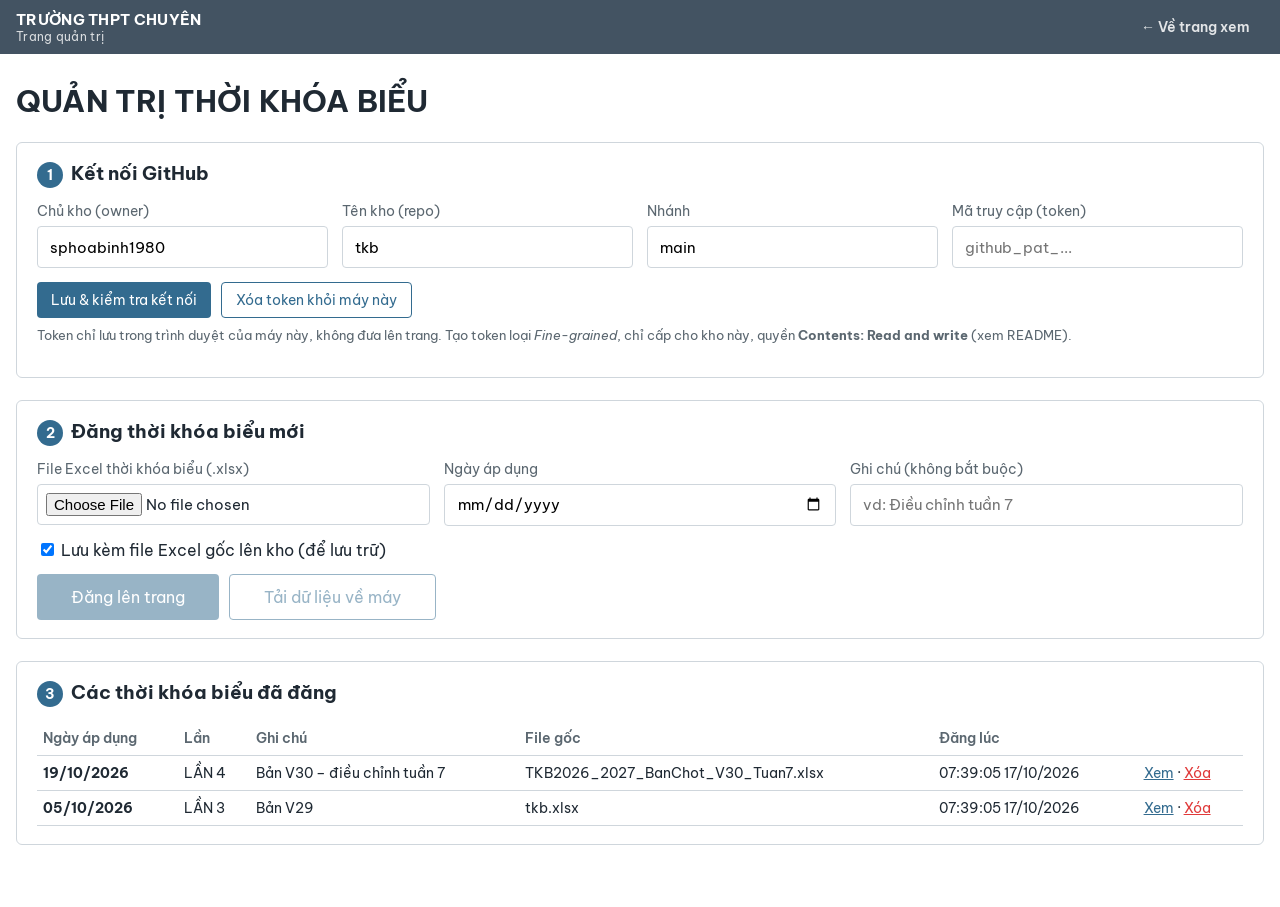
==== admin.html @ 634d01bf "Trang thời khóa biểu: xem theo GV/lớp, quản trị upload Excel Co-Authored-By: Claude Opus 5.5 <norepl" ====
<!doctype html>
<html lang="vi">
<head>
<meta charset="utf-8">
<meta name="viewport" content="width=device-width, initial-scale=1">
<meta name="robots" content="noindex">
<title>Quản trị thời khóa biểu</title>
<link rel="stylesheet" href="https://fonts.googleapis.com/css2?family=Be+Vietnam+Pro:wght@400;600;700;800&display=swap">
<link rel="stylesheet" href="assets/style.css">
<style>
  .card { border: 1px solid var(--border); border-radius: 6px; padding: 18px 20px; margin-bottom: 22px; background: #fff; }
  .card h2 { margin: 0 0 14px; font-size: 19px; }
  .card h2 .n { display: inline-block; width: 26px; height: 26px; border-radius: 50%; background: var(--btn); color: #fff; text-align: center; line-height: 26px; font-size: 14px; margin-right: 8px; }
  .grid { display: grid; grid-template-columns: repeat(auto-fit, minmax(210px, 1fr)); gap: 14px; }
  .f label { display: block; font-size: 14px; color: var(--muted); margin-bottom: 6px; }
  .f input, .f select { width: 100%; height: 42px; padding: 0 12px; font: inherit; font-size: 15px; border: 1px solid var(--border); border-radius: 4px; }
  .f input[type=file] { padding: 8px; height: auto; }
  .row { display: flex; gap: 10px; flex-wrap: wrap; align-items: center; margin-top: 14px; }
  .btn.sm { height: 36px; padding: 0 14px; font-size: 14px; }
  .hint { font-size: 13px; color: var(--muted); margin-top: 8px; line-height: 1.5; }
  table.list { border-collapse: collapse; width: 100%; font-size: 14px; }
  table.list th, table.list td { border-bottom: 1px solid var(--border); padding: 8px 6px; text-align: left; }
  table.list th { color: var(--muted); font-weight: 600; }
  .sum { display: grid; grid-template-columns: repeat(auto-fit, minmax(150px, 1fr)); gap: 10px; margin: 14px 0; }
  .sum div { background: var(--panel); padding: 10px 12px; border-radius: 4px; font-size: 13px; color: var(--muted); }
  .sum b { display: block; font-size: 20px; color: var(--ink); }
  #log { font-size: 14px; }
  #log div { padding: 3px 0; }
  .ok { color: #1e6b35; } .bad { color: var(--accent); }
  #pv table.tkb { min-width: 640px; }
  #pv table.tkb tbody td { height: 46px; }
  #pv td.buoi { font-size: 16px; }
</style>
</head>
<body>
<header class="topbar"><div class="in">
  <div class="brand"><span id="school">THỜI KHÓA BIỂU</span><small>Trang quản trị</small></div>
  <nav class="tabs"><a href="./">← Về trang xem</a></nav>
</div></header>

<main>
  <h1>QUẢN TRỊ THỜI KHÓA BIỂU</h1>

  <section class="card">
    <h2><span class="n">1</span>Kết nối GitHub</h2>
    <div class="grid">
      <div class="f"><label>Chủ kho (owner)</label><input id="owner" placeholder="vd: thaygiao-tin"></div>
      <div class="f"><label>Tên kho (repo)</label><input id="repo" placeholder="vd: tkb"></div>
      <div class="f"><label>Nhánh</label><input id="branch" value="main"></div>
      <div class="f"><label>Mã truy cập (token)</label><input id="token" type="password" placeholder="github_pat_..." autocomplete="off"></div>
    </div>
    <div class="row">
      <button class="btn sm" id="save">Lưu &amp; kiểm tra kết nối</button>
      <button class="btn sm ghost" id="forget">Xóa token khỏi máy này</button>
      <span id="conn"></span>
    </div>
    <p class="hint">Token chỉ lưu trong trình duyệt của máy này, không đưa lên trang. Tạo token loại <i>Fine-grained</i>, chỉ cấp cho kho này, quyền <b>Contents: Read and write</b> (xem README).</p>
  </section>

  <section class="card">
    <h2><span class="n">2</span>Đăng thời khóa biểu mới</h2>
    <div class="grid">
      <div class="f"><label>File Excel thời khóa biểu (.xlsx)</label><input id="file" type="file" accept=".xlsx,.xlsm,.xls"></div>
      <div class="f"><label>Ngày áp dụng</label><input id="ngay" type="date"></div>
      <div class="f"><label>Ghi chú (không bắt buộc)</label><input id="note" placeholder="vd: Điều chỉnh tuần 7"></div>
    </div>
    <div class="row"><label><input type="checkbox" id="keep" checked> Lưu kèm file Excel gốc lên kho (để lưu trữ)</label></div>
    <div id="parsed"></div>
    <div class="row">
      <button class="btn" id="publish" disabled>Đăng lên trang</button>
      <button class="btn ghost" id="dl" disabled title="Không dùng token: tải file về rồi tự tải lên GitHub">Tải dữ liệu về máy</button>
    </div>
    <div id="log"></div>
  </section>

  <section class="card">
    <h2><span class="n">3</span>Các thời khóa biểu đã đăng</h2>
    <div id="versions">Đang tải…</div>
  </section>
</main>

<script src="assets/config.js"></script>
<script src="assets/parser.js"></script>
<script src="assets/vendor/xlsx.full.min.js"></script>
<script src="assets/admin.js"></script>
</body>
</html>
---- assets/style.css ----
:root {
  --ink: #1f2933;
  --muted: #5b6770;
  --line: #3f5468;
  --head: #435362;
  --head-ink: #ffffff;
  --buoi: #c6e7fa;
  --pm: #dfe2e6;
  --accent: #e03a3a;
  --btn: #336b8f;
  --btn-h: #285773;
  --bg: #ffffff;
  --panel: #f4f6f8;
  --border: #cfd6dc;
}
* { box-sizing: border-box; }
html, body { margin: 0; background: var(--bg); color: var(--ink);
  font-family: "Be Vietnam Pro", "Segoe UI", Roboto, Arial, sans-serif; }
a { color: var(--btn); }

.topbar { background: var(--head); color: #fff; }
.topbar .in { max-width: 1320px; margin: 0 auto; padding: 10px 16px; display: flex; align-items: center; gap: 16px; flex-wrap: wrap; }
.brand { font-weight: 700; letter-spacing: .3px; font-size: 15px; }
.brand small { display: block; font-weight: 400; opacity: .8; font-size: 12px; }
.tabs { display: flex; gap: 4px; margin-left: auto; }
.tabs a { color: #fff; text-decoration: none; padding: 8px 14px; border-radius: 4px; font-size: 14px; font-weight: 600; opacity: .85; }
.tabs a:hover { background: rgba(255,255,255,.12); opacity: 1; }
.tabs a.on { background: #fff; color: var(--head); opacity: 1; }

main { max-width: 1320px; margin: 0 auto; padding: 22px 16px 40px; }
h1 { font-size: 30px; font-weight: 700; margin: 6px 0 22px; letter-spacing: .2px; }

.filters { display: grid; grid-template-columns: minmax(200px, 320px) minmax(220px, 320px) 1fr; gap: 14px 100px; align-items: end; margin-bottom: 30px; }
.filters label { display: block; font-size: 17px; margin-bottom: 10px; }
.filters select { width: 100%; height: 46px; padding: 0 14px; font: inherit; font-size: 16px; color: #333;
  border: 1px solid var(--border); border-radius: 4px; background: #fff; }
.filters .go { justify-self: end; }
.btn { background: var(--btn); color: #fff; border: 0; border-radius: 4px; height: 46px; padding: 0 34px;
  font: inherit; font-size: 16px; cursor: pointer; }
.btn:hover { background: var(--btn-h); }
.btn.ghost { background: #fff; color: var(--btn); border: 1px solid var(--btn); }
.btn.ghost:hover { background: #eef5fa; }
.btn:disabled { opacity: .5; cursor: default; }

.tablewrap { overflow-x: auto; -webkit-overflow-scrolling: touch; }
table.tkb { border-collapse: collapse; width: 100%; min-width: 760px; table-layout: fixed; }
table.tkb th, table.tkb td { border: 1px solid var(--line); text-align: center; vertical-align: middle; }
table.tkb thead th { background: var(--head); color: var(--head-ink); font-weight: 700; height: 58px; font-size: 16px; }
table.tkb col.c-buoi { width: 13%; }
table.tkb col.c-tiet { width: 8.5%; }
td.buoi { background: var(--buoi); font-weight: 800; font-size: 22px; letter-spacing: 1px; }
td.buoi span { writing-mode: vertical-rl; transform: rotate(180deg); display: inline-block; }
td.tiet { font-weight: 700; font-size: 16px; }
table.tkb tbody td { height: 60px; padding: 4px; }
tr.pm td:not(.buoi) { background: var(--pm); }
.sub { font-weight: 700; font-size: 16px; line-height: 1.25; }
.who { color: var(--accent); font-size: 12.5px; line-height: 1.3; margin-top: 2px; }
.multi + .multi { border-top: 1px dashed #b9c2ca; margin-top: 3px; padding-top: 3px; }

.info { display: flex; flex-wrap: wrap; gap: 8px 22px; margin: 14px 0 0; color: var(--muted); font-size: 14px; }
.info b { color: var(--ink); }
.msg { padding: 14px 16px; background: var(--panel); border-left: 4px solid var(--btn); margin: 10px 0; font-size: 15px; }
.msg.warn { border-color: #d48a00; background: #fff8ea; }
.msg.err { border-color: var(--accent); background: #fff0f0; }
.badge { display: inline-block; font-size: 12px; padding: 2px 8px; border-radius: 10px; background: #e6f4ea; color: #1e6b35; margin-left: 6px; }
.badge.future { background: #fff4d6; color: #8a5a00; }
.foot { color: var(--muted); font-size: 12.5px; margin-top: 26px; }
.toolbar { display: flex; gap: 10px; justify-content: flex-end; margin-top: 14px; }

@media (max-width: 860px) {
  .filters { grid-template-columns: 1fr; gap: 14px; }
  .filters .go { justify-self: stretch; }
  .filters .go .btn { width: 100%; }
  h1 { font-size: 22px; }
  .tabs { margin-left: 0; }
}
@media print {
  .topbar, .filters, .toolbar, .foot, .noprint { display: none !important; }
  main { padding: 0; max-width: none; }
  h1 { font-size: 20px; margin: 0 0 6px; }
  table.tkb { min-width: 0; }
  table.tkb tbody td { height: 44px; }
  * { -webkit-print-color-adjust: exact; print-color-adjust: exact; }
  @page { size: A4 landscape; margin: 10mm; }
}
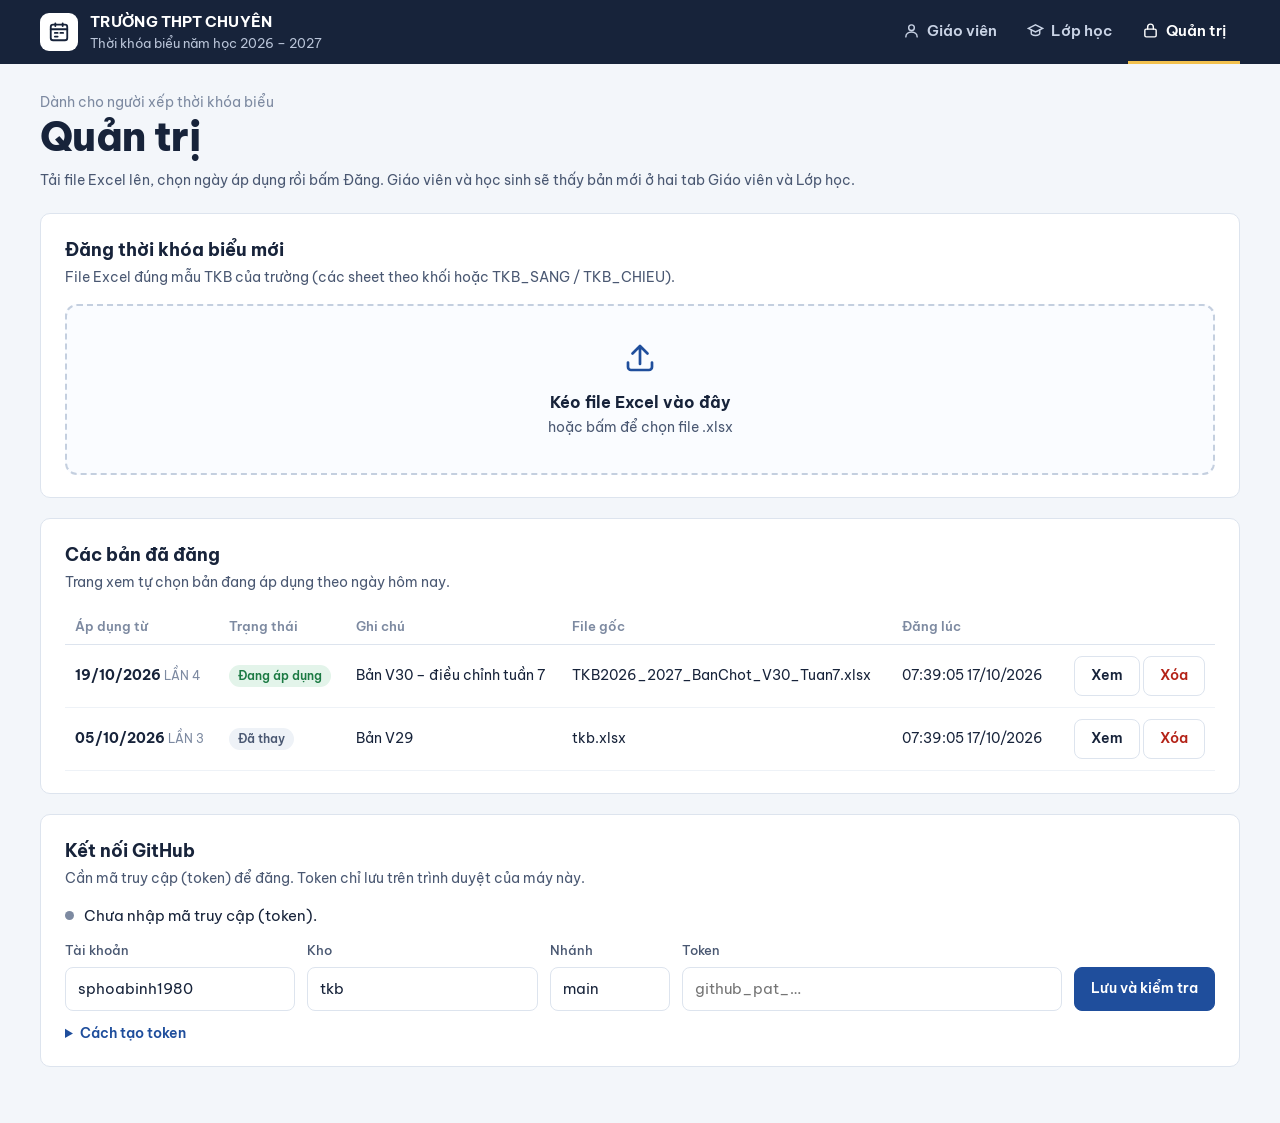
==== commit 53c14351: "Giao diện mới: màu theo môn, gộp tiết, tìm không dấu, bản điện thoại; đưa Quản trị vào cùng trang Co" ====
--- a/admin.html
+++ b/admin.html
@@ -2,86 +2,9 @@
 <html lang="vi">
 <head>
 <meta charset="utf-8">
-<meta name="viewport" content="width=device-width, initial-scale=1">
-<meta name="robots" content="noindex">
 <title>Quản trị thời khóa biểu</title>
-<link rel="stylesheet" href="https://fonts.googleapis.com/css2?family=Be+Vietnam+Pro:wght@400;600;700;800&display=swap">
-<link rel="stylesheet" href="assets/style.css">
-<style>
-  .card { border: 1px solid var(--border); border-radius: 6px; padding: 18px 20px; margin-bottom: 22px; background: #fff; }
-  .card h2 { margin: 0 0 14px; font-size: 19px; }
-  .card h2 .n { display: inline-block; width: 26px; height: 26px; border-radius: 50%; background: var(--btn); color: #fff; text-align: center; line-height: 26px; font-size: 14px; margin-right: 8px; }
-  .grid { display: grid; grid-template-columns: repeat(auto-fit, minmax(210px, 1fr)); gap: 14px; }
-  .f label { display: block; font-size: 14px; color: var(--muted); margin-bottom: 6px; }
-  .f input, .f select { width: 100%; height: 42px; padding: 0 12px; font: inherit; font-size: 15px; border: 1px solid var(--border); border-radius: 4px; }
-  .f input[type=file] { padding: 8px; height: auto; }
-  .row { display: flex; gap: 10px; flex-wrap: wrap; align-items: center; margin-top: 14px; }
-  .btn.sm { height: 36px; padding: 0 14px; font-size: 14px; }
-  .hint { font-size: 13px; color: var(--muted); margin-top: 8px; line-height: 1.5; }
-  table.list { border-collapse: collapse; width: 100%; font-size: 14px; }
-  table.list th, table.list td { border-bottom: 1px solid var(--border); padding: 8px 6px; text-align: left; }
-  table.list th { color: var(--muted); font-weight: 600; }
-  .sum { display: grid; grid-template-columns: repeat(auto-fit, minmax(150px, 1fr)); gap: 10px; margin: 14px 0; }
-  .sum div { background: var(--panel); padding: 10px 12px; border-radius: 4px; font-size: 13px; color: var(--muted); }
-  .sum b { display: block; font-size: 20px; color: var(--ink); }
-  #log { font-size: 14px; }
-  #log div { padding: 3px 0; }
-  .ok { color: #1e6b35; } .bad { color: var(--accent); }
-  #pv table.tkb { min-width: 640px; }
-  #pv table.tkb tbody td { height: 46px; }
-  #pv td.buoi { font-size: 16px; }
-</style>
+<meta http-equiv="refresh" content="0; url=./?xem=quantri">
+<script>location.replace('./?xem=quantri');</script>
 </head>
-<body>
-<header class="topbar"><div class="in">
-  <div class="brand"><span id="school">THỜI KHÓA BIỂU</span><small>Trang quản trị</small></div>
-  <nav class="tabs"><a href="./">← Về trang xem</a></nav>
-</div></header>
-
-<main>
-  <h1>QUẢN TRỊ THỜI KHÓA BIỂU</h1>
-
-  <section class="card">
-    <h2><span class="n">1</span>Kết nối GitHub</h2>
-    <div class="grid">
-      <div class="f"><label>Chủ kho (owner)</label><input id="owner" placeholder="vd: thaygiao-tin"></div>
-      <div class="f"><label>Tên kho (repo)</label><input id="repo" placeholder="vd: tkb"></div>
-      <div class="f"><label>Nhánh</label><input id="branch" value="main"></div>
-      <div class="f"><label>Mã truy cập (token)</label><input id="token" type="password" placeholder="github_pat_..." autocomplete="off"></div>
-    </div>
-    <div class="row">
-      <button class="btn sm" id="save">Lưu &amp; kiểm tra kết nối</button>
-      <button class="btn sm ghost" id="forget">Xóa token khỏi máy này</button>
-      <span id="conn"></span>
-    </div>
-    <p class="hint">Token chỉ lưu trong trình duyệt của máy này, không đưa lên trang. Tạo token loại <i>Fine-grained</i>, chỉ cấp cho kho này, quyền <b>Contents: Read and write</b> (xem README).</p>
-  </section>
-
-  <section class="card">
-    <h2><span class="n">2</span>Đăng thời khóa biểu mới</h2>
-    <div class="grid">
-      <div class="f"><label>File Excel thời khóa biểu (.xlsx)</label><input id="file" type="file" accept=".xlsx,.xlsm,.xls"></div>
-      <div class="f"><label>Ngày áp dụng</label><input id="ngay" type="date"></div>
-      <div class="f"><label>Ghi chú (không bắt buộc)</label><input id="note" placeholder="vd: Điều chỉnh tuần 7"></div>
-    </div>
-    <div class="row"><label><input type="checkbox" id="keep" checked> Lưu kèm file Excel gốc lên kho (để lưu trữ)</label></div>
-    <div id="parsed"></div>
-    <div class="row">
-      <button class="btn" id="publish" disabled>Đăng lên trang</button>
-      <button class="btn ghost" id="dl" disabled title="Không dùng token: tải file về rồi tự tải lên GitHub">Tải dữ liệu về máy</button>
-    </div>
-    <div id="log"></div>
-  </section>
-
-  <section class="card">
-    <h2><span class="n">3</span>Các thời khóa biểu đã đăng</h2>
-    <div id="versions">Đang tải…</div>
-  </section>
-</main>
-
-<script src="assets/config.js"></script>
-<script src="assets/parser.js"></script>
-<script src="assets/vendor/xlsx.full.min.js"></script>
-<script src="assets/admin.js"></script>
-</body>
+<body><a href="./?xem=quantri">Mở trang quản trị</a></body>
 </html>
